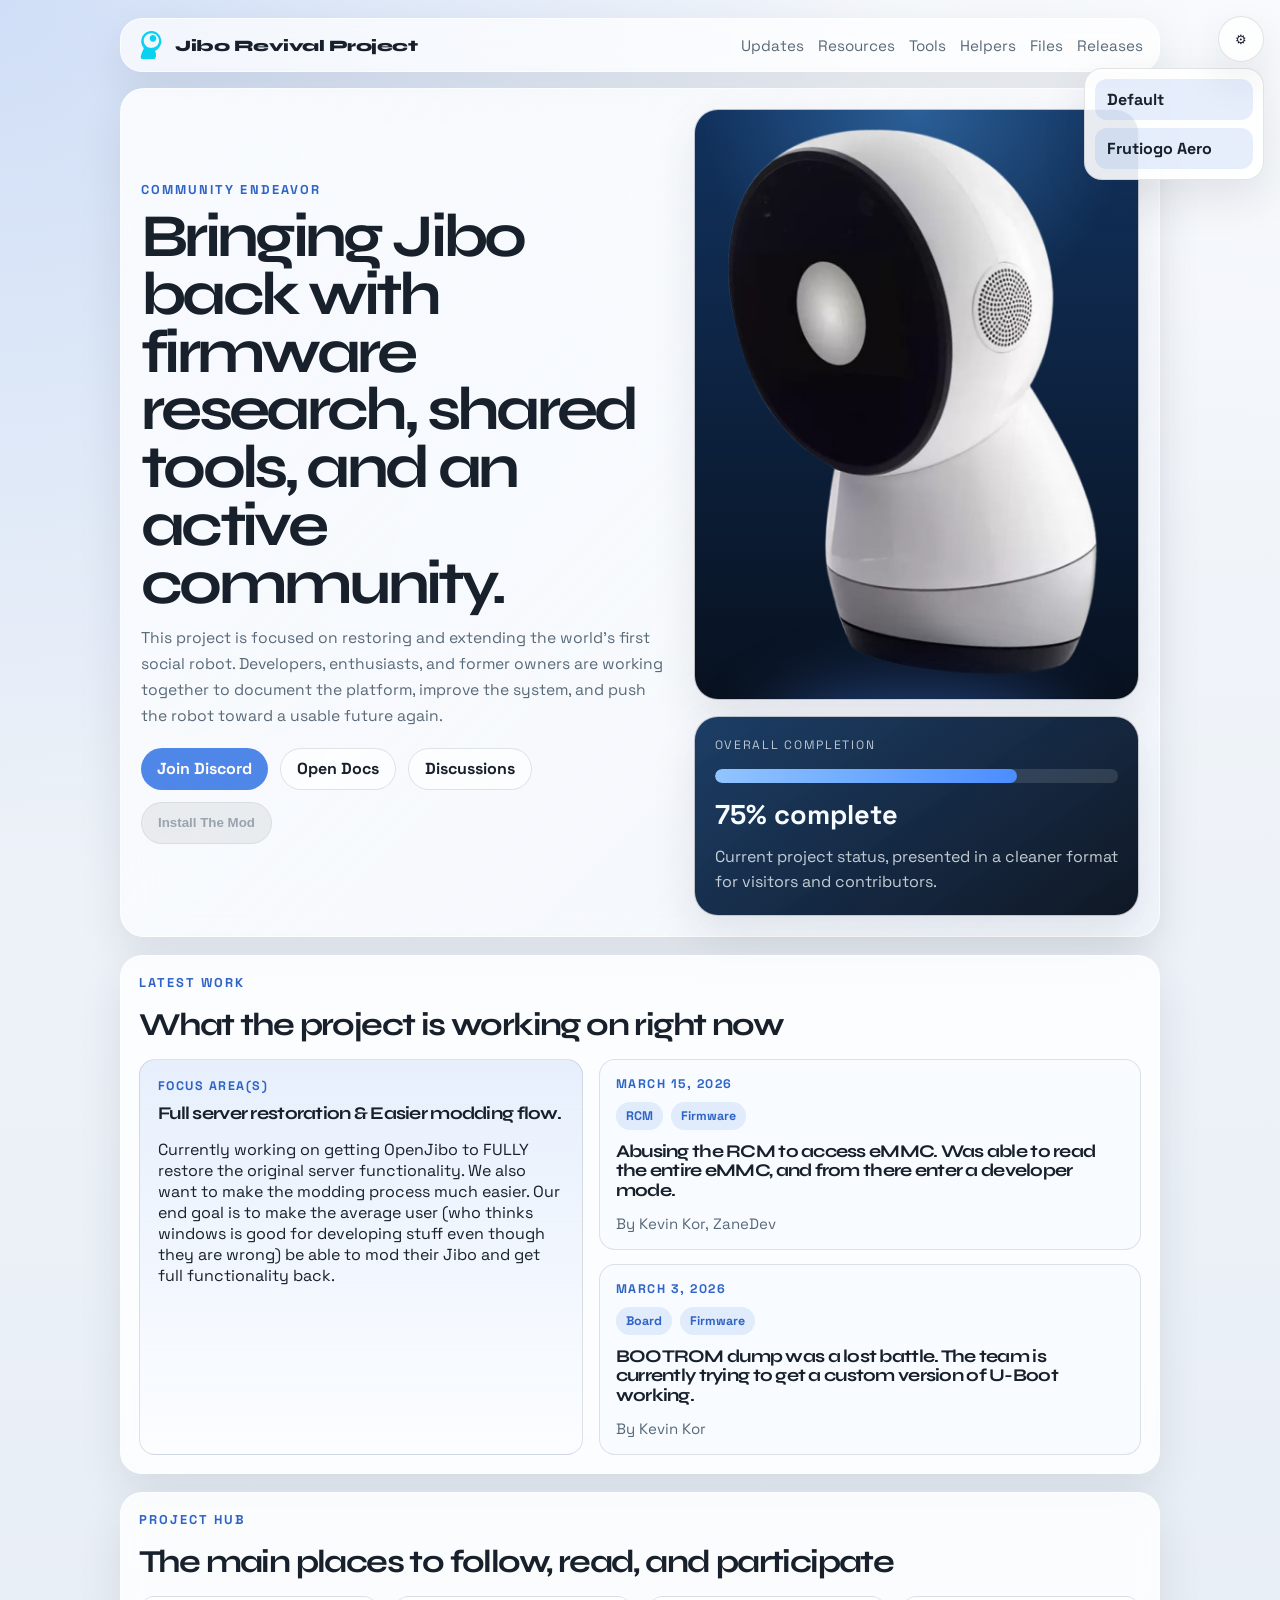
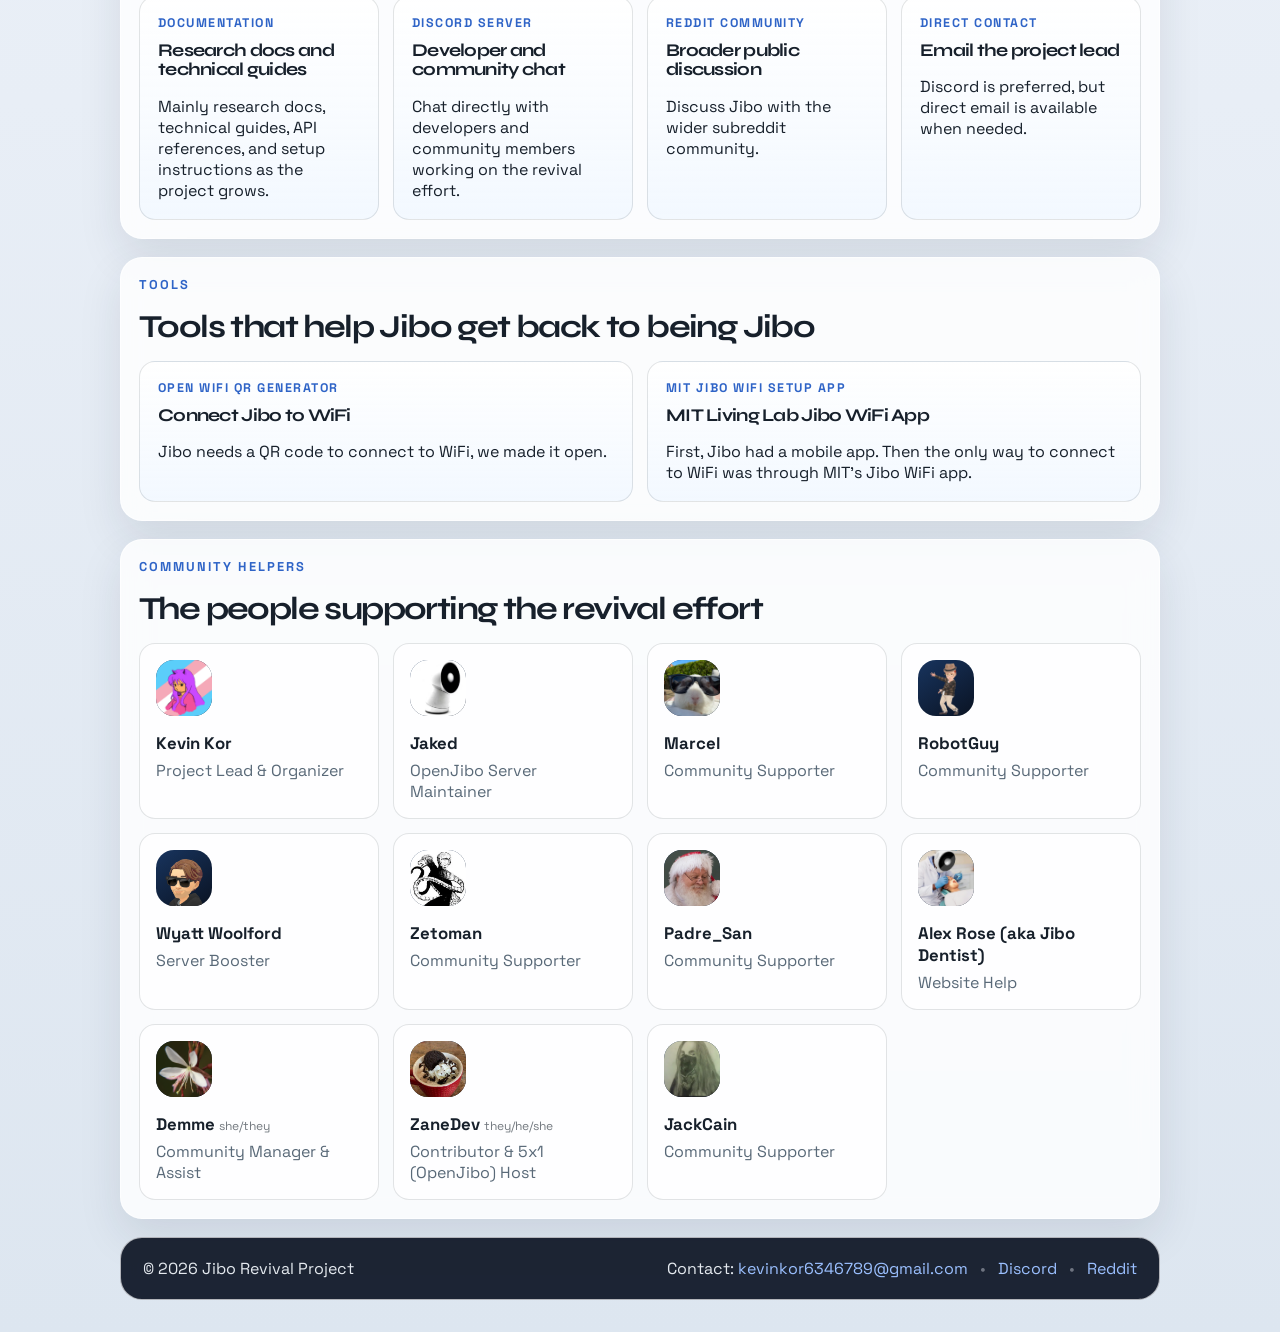
==== index.html @ 347ae4bc "Enhance author display with pronouns, update project progress to 75%, and improve logo SVG format. M" ====
<!DOCTYPE html>
<html lang="en">
  <head>
    <meta charset="UTF-8" />
    <meta name="viewport" content="width=device-width, initial-scale=1.0" />
    <title>Jibo Revival Project</title>
    <meta
      name="description"
      content="A community effort to revive Jibo through documentation, firmware work, shared research, and an active developer community."
    />
    <link rel="icon" href="logo.svg" type="image/svg+xml" />
    <link rel="preconnect" href="https://fonts.googleapis.com" />
    <link rel="preconnect" href="https://fonts.gstatic.com" crossorigin />
    <link
      href="https://fonts.googleapis.com/css2?family=Space+Grotesk:wght@400;500;700&family=Syne:wght@600;700;800&display=swap"
      rel="stylesheet"
    />
    <link rel="stylesheet" href="styles.css" />
  </head>
  <body>
    <button class="theme-toggle" id="theme-toggle" type="button" aria-label="Open theme menu" aria-expanded="false">
      <span aria-hidden="true">⚙</span>
    </button>
    <div class="theme-menu" id="theme-menu" hidden>
      <button type="button" class="theme-menu__item" data-theme="default">Default</button>
      <button type="button" class="theme-menu__item" data-theme="aero">Frutiogo Aero</button>
    </div>
    <div class="page-shell">
      <header class="hero">
        <nav class="topbar">
          <a class="brand" href="#top">
            <img class="brand__logo" src="logo.svg" alt="" aria-hidden="true" />
            <span>Jibo Revival Project</span>
          </a>
          <div class="topbar__links">
            <a href="#updates">Updates</a>
            <a href="#resources">Resources</a>
            <a href="#tools">Tools</a>
            <a href="#helpers">Helpers</a>
            <a href="files.html">Files</a>
            <a href="releases.html">Releases</a>
          </div>
        </nav>

        <section class="hero__content" id="top">
          <div class="hero__copy">
            <p class="eyebrow">Community Endeavor</p>
            <h1>Bringing Jibo back with firmware research, shared tools, and an active community.</h1>
            <p class="hero__lede">
              This project is focused on restoring and extending the world’s first social robot. Developers,
              enthusiasts, and former owners are working together to document the platform, improve the system,
              and push the robot toward a usable future again.
            </p>
            <div class="hero__actions">
              <a class="button button--primary" href="https://discord.gg/CxXBGMrrNG" target="_blank" rel="noreferrer">Join Discord</a>
              <a class="button button--ghost" href="docs.html">Open Docs</a>
              <a class="button button--ghost" href="https://kevinblog.sytes.net/Jibo/Discussions/" target="_blank" rel="noreferrer">Discussions</a>
              <button class="button button--disabled" disabled title="Read the docs">Install The Mod</button>
            </div>
          </div>

          <div class="hero__visual">
            <div class="hero-card hero-card--image">
              <div class="hero-card__glow"></div>
              <img src="assets/jibo-left.png" alt="Jibo robot"/>
            </div>
            <div class="hero-card hero-card--status">
              <p class="status-label">Overall Completion</p>
              <div class="progress-track" aria-hidden="true">
                <div class="progress-fill" id="progress-fill"></div>
              </div>
              <p class="status-value" id="progress-label">Loading progress...</p>
              <p class="status-note">
                Current project status, presented in a cleaner format for visitors and contributors.
              </p>
            </div>
          </div>
        </section>
      </header>

      <main>
        <section class="panel panel--updates" id="updates">
          <div class="section-heading">
            <p class="eyebrow">Latest Work</p>
            <h2>What the project is working on right now</h2>
          </div>
          <div class="updates-grid">
            <article class="feature-card">
              <p class="feature-card__label">Focus Area(s)</p>
              <h3>Full server restoration & Easier modding flow.</h3>
              <p>
                Currently working on getting OpenJibo to FULLY restore the original server functionality. We also want to make the modding process much easier. Our end goal is to make the average user (who thinks windows is good for developing stuff even though they are wrong) be able to mod their Jibo and get full functionality back.
              </p>
            </article>
            <div class="timeline" id="commit-list"></div>
          </div>
        </section>

        <section class="panel panel--resources" id="resources">
          <div class="section-heading">
            <p class="eyebrow">Project Hub</p>
            <h2>The main places to follow, read, and participate</h2>
          </div>
          <div class="resource-grid">
            <a class="resource-card" href="docs.html">
              <p class="resource-card__kicker">Documentation</p>
              <h3>Research docs and technical guides</h3>
              <p>Mainly research docs, technical guides, API references, and setup instructions as the project grows.</p>
            </a>
            <a class="resource-card" href="https://discord.gg/CxXBGMrrNG" target="_blank" rel="noreferrer">
              <p class="resource-card__kicker">Discord Server</p>
              <h3>Developer and community chat</h3>
              <p>Chat directly with developers and community members working on the revival effort.</p>
            </a>
            <a class="resource-card" href="https://www.reddit.com/r/Jibo/" target="_blank" rel="noreferrer">
              <p class="resource-card__kicker">Reddit Community</p>
              <h3>Broader public discussion</h3>
              <p>Discuss Jibo with the wider subreddit community.</p>
            </a>
            <a class="resource-card" href="mailto:kevinkor6346789@gmail.com">
              <p class="resource-card__kicker">Direct Contact</p>
              <h3>Email the project lead</h3>
              <p>Discord is preferred, but direct email is available when needed.</p>
            </a>            
          </div>
        </section>

        <section class="panel panel--tools" id="tools">
          <div class="section-heading">
            <p class="eyebrow">Tools</p>
            <h2>Tools that help Jibo get back to being Jibo</h2>
          </div>
          <div class="tools-grid">
            <a class="tools-card" href="jibo_qr_generator.html" target="_blank">
              <p class="tools-card__kicker">Open WiFi QR Generator</p>
              <h3>Connect Jibo to WiFi</h3>
              <p>Jibo needs a QR code to connect to WiFi, we made it open.</p>
            </a>
            <a class="tools-card" href="https://mitlivinglab.org/wifi/index.html" target="_blank" rel="noreferrer">
              <p class="tools-card__kicker">MIT Jibo WiFi Setup App</p>
              <h3>MIT Living Lab Jibo WiFi App</h3>
              <p>First, Jibo had a mobile app.  Then the only way to connect to WiFi was through MIT's Jibo WiFi app.</p>
            </a>            
          </div>
        </section>

        <section class="panel panel--helpers" id="helpers">
          <div class="section-heading">
            <p class="eyebrow">Community Helpers</p>
            <h2>The people supporting the revival effort</h2>
          </div>
          <div class="helpers-grid" id="helpers-grid"></div>
        </section>
      </main>

      <footer class="footer">
        <p>© 2026 Jibo Revival Project</p>
        <p>
          Contact:
          <a href="mailto:kevinkor6346789@gmail.com">kevinkor6346789@gmail.com</a>
          <span class="footer-sep">•</span>
          <a href="https://discord.gg/CxXBGMrrNG" target="_blank" rel="noreferrer">Discord</a>
          <span class="footer-sep">•</span>
          <a href="https://www.reddit.com/r/Jibo/" target="_blank" rel="noreferrer">Reddit</a>
        </p>
      </footer>
    </div>

    <script src="site-data.js"></script>
    <script src="app.js"></script>
  </body>
</html>
---- styles.css ----
:root {
  --bg: #f4f7fb;
  --bg-2: #e8eef6;
  --bg-3: #dde6f0;
  --panel: rgba(255, 255, 255, 0.82);
  --panel-strong: #1c2430;
  --text: #17202b;
  --muted: #596978;
  --line: rgba(23, 32, 43, 0.12);
  --accent: #4f87e8;
  --accent-deep: #2f64c7;
  --accent-soft: rgba(79, 135, 232, 0.14);
  --shadow: 0 18px 44px rgba(26, 41, 59, 0.1);
  --radius-lg: 24px;
  --radius-md: 16px;
  --radius-sm: 12px;
  --shell-width: min(1040px, calc(100% - 28px));
}

body[data-theme="default"] {
  --bg: #f4f7fb;
  --bg-2: #e8eef6;
  --bg-3: #dde6f0;
  --panel: rgba(255, 255, 255, 0.82);
  --panel-strong: #1c2430;
  --text: #17202b;
  --muted: #596978;
  --line: rgba(23, 32, 43, 0.12);
  --accent: #4f87e8;
  --accent-deep: #2f64c7;
  --accent-soft: rgba(79, 135, 232, 0.14);
  --shadow: 0 18px 44px rgba(26, 41, 59, 0.1);
}

body[data-theme="aero"] {
  --bg: #d8ecff;
  --bg-2: #c2e0ff;
  --bg-3: #a9cbef;
  --panel: rgba(243, 250, 255, 0.76);
  --panel-strong: #0d1724;
  --text: #102235;
  --muted: #54708c;
  --line: rgba(64, 99, 139, 0.32);
  --accent: #1f78ff;
  --accent-deep: #0b58d1;
  --accent-soft: rgba(31, 120, 255, 0.16);
  --shadow: 0 18px 38px rgba(34, 71, 112, 0.22);
  --aero-sheen: linear-gradient(180deg, rgba(255, 255, 255, 0.82), rgba(255, 255, 255, 0.1));
}

* { box-sizing: border-box; }

html { scroll-behavior: smooth; }

body {
  margin: 0;
  min-height: 100vh;
  font-family: "Space Grotesk", sans-serif;
  color: var(--text);
  background:
    radial-gradient(circle at top left, rgba(79, 135, 232, 0.22), transparent 28%),
    radial-gradient(circle at top right, rgba(255, 255, 255, 0.38), transparent 18%),
    linear-gradient(180deg, var(--bg) 0%, var(--bg-2) 58%, var(--bg-3) 100%);
}

body[data-theme="aero"] {
  background:
    url("aero-bg.svg") center center / cover no-repeat fixed,
    linear-gradient(180deg, var(--bg) 0%, var(--bg-2) 58%, var(--bg-3) 100%);
}

a { color: inherit; text-decoration: none; }
img { display: block; max-width: 100%; }

.page-shell {
  width: var(--shell-width);
  margin: 0 auto;
  padding: 18px 0 32px;
}

.theme-toggle {
  position: fixed;
  top: 16px;
  right: 16px;
  z-index: 50;
  display: grid;
  place-items: center;
  width: 46px;
  height: 46px;
  border: 1px solid var(--line);
  border-radius: 50%;
  background: rgba(255, 255, 255, 0.72);
  color: var(--text);
  box-shadow: var(--shadow);
  cursor: pointer;
}

.music-toggle {
  position: fixed;
  top: 16px;
  right: 16px;
  z-index: 50;
  display: grid;
  place-items: center;
  width: 52px;
  height: 52px;
  border: 1px solid rgba(122, 198, 230, 0.22);
  border-radius: 16px;
  background: linear-gradient(180deg, rgba(14, 21, 31, 0.96), rgba(6, 10, 16, 0.98));
  color: #7fe8ff;
  box-shadow: 0 16px 38px rgba(0, 0, 0, 0.5);
  cursor: pointer;
}

.music-toggle[aria-pressed="true"] {
  background: linear-gradient(180deg, #12b9e5, #0582b6);
  color: #fff;
}

.theme-menu {
  position: fixed;
  top: 68px;
  right: 16px;
  z-index: 49;
  display: grid;
  gap: 8px;
  min-width: 180px;
  padding: 10px;
  border: 1px solid var(--line);
  border-radius: 18px;
  background: rgba(255, 255, 255, 0.9);
  box-shadow: var(--shadow);
}

.theme-menu__item {
  border: 0;
  border-radius: 12px;
  padding: 10px 12px;
  background: var(--accent-soft);
  color: var(--text);
  font: inherit;
  font-weight: 700;
  text-align: left;
  cursor: pointer;
}

.topbar,
.panel,
.footer,
.hero__content {
  backdrop-filter: blur(14px);
}

.topbar {
  display: flex;
  align-items: center;
  justify-content: space-between;
  gap: 16px;
  margin-bottom: 16px;
  padding: 12px 16px;
  border: 1px solid rgba(255, 255, 255, 0.72);
  border-radius: 22px;
  background: rgba(255, 255, 255, 0.7);
  box-shadow: var(--shadow);
}

body[data-theme="aero"] .topbar,
body[data-theme="aero"] .panel,
body[data-theme="aero"] .hero__content,
body[data-theme="aero"] .footer,
body[data-theme="aero"] .hero-card--status,
body[data-theme="aero"] .theme-menu,
body[data-theme="aero"] .theme-toggle {
  border-color: rgba(255, 255, 255, 0.72);
  background-image: var(--aero-sheen);
  box-shadow:
    inset 0 1px 0 rgba(255, 255, 255, 0.85),
    0 10px 24px rgba(34, 71, 112, 0.18);
}

body[data-theme="aero"] .topbar {
  border-radius: 18px;
  background-color: rgba(233, 244, 255, 0.82);
}

body[data-theme="aero"] .topbar__links a,
body[data-theme="aero"] .footer a {
  text-shadow: 0 1px 0 rgba(255, 255, 255, 0.55);
}

body[data-theme="aero"] .panel,
body[data-theme="aero"] .hero__content {
  background-color: rgba(236, 246, 255, 0.8);
}

body[data-theme="aero"] .footer {
  background-color: rgba(18, 34, 55, 0.94);
}

body[data-theme="aero"] .theme-toggle {
  width: 50px;
  height: 50px;
  border-radius: 14px;
  color: #0a3e93;
}

body[data-theme="aero"] .theme-menu {
  background-color: rgba(243, 250, 255, 0.92);
  border-radius: 14px;
}

body[data-theme="aero"] .theme-menu__item {
  background: linear-gradient(180deg, #fefefe, #cfe5ff);
  border: 1px solid rgba(76, 118, 166, 0.3);
  box-shadow: inset 0 1px 0 rgba(255, 255, 255, 0.9);
}

.brand,
.hero h1,
.section-heading h2,
.resource-card h3,
.tools-card h3,
.feature-card h3,
.timeline-card h3 {
  font-family: "Syne", sans-serif;
}

.brand {
  display: inline-flex;
  align-items: center;
  gap: 10px;
  font-weight: 800;
  letter-spacing: -0.03em;
}

.brand__logo {
  width: 28px;
  height: 28px;
  flex: 0 0 auto;
}

.topbar__links {
  display: flex;
  flex-wrap: wrap;
  gap: 14px;
  color: var(--muted);
  font-size: 0.95rem;
}

.hero__content {
  display: grid;
  grid-template-columns: 1.1fr 0.92fr;
  gap: 20px;
  align-items: center;
  padding: 20px;
  border-radius: 24px;
  border: 1px solid rgba(255, 255, 255, 0.7);
  background: linear-gradient(135deg, rgba(255, 255, 255, 0.84), rgba(245, 249, 255, 0.58));
  box-shadow: var(--shadow);
}

.eyebrow {
  margin: 0 0 10px;
  font-size: 0.8rem;
  font-weight: 700;
  text-transform: uppercase;
  letter-spacing: 0.16em;
  color: var(--accent-deep);
}

.hero h1 {
  margin: 0;
  max-width: 12ch;
  font-size: clamp(2rem, 4.8vw, 3.8rem);
  line-height: 0.95;
  letter-spacing: -0.06em;
}

.hero__lede {
  max-width: 62ch;
  margin: 14px 0 0;
  font-size: 0.98rem;
  line-height: 1.65;
  color: var(--muted);
}

.hero__actions {
  display: flex;
  flex-wrap: wrap;
  gap: 12px;
  margin-top: 18px;
}

.button {
  display: inline-flex;
  align-items: center;
  justify-content: center;
  min-height: 42px;
  padding: 0 16px;
  border-radius: 999px;
  font-weight: 700;
  transition: transform 150ms ease, background 150ms ease, color 150ms ease;
  border: none;
}

.button:hover { transform: translateY(-1px); }
.button--primary { background: var(--accent); color: #fffaf5; }
.button--ghost { border: 1px solid var(--line); background: rgba(255, 255, 255, 0.55); }
.button--disabled {
  background: rgba(0, 0, 0, 0.1);
  color: var(--muted);
  cursor: not-allowed;
  opacity: 0.6;
  border: 1px solid var(--line);
}

.button--disabled:hover {
  transform: none;
}

.button--disabled[title] {
  position: relative;
}

.button--disabled:hover::after {
  content: attr(title);
  position: absolute;
  bottom: 100%;
  left: 50%;
  transform: translateX(-50%) translateY(-8px);
  background: var(--panel-strong);
  color: #fffaf5;
  padding: 6px 12px;
  border-radius: 6px;
  white-space: nowrap;
  font-size: 12px;
  font-weight: 500;
  z-index: 100;
  pointer-events: none;
}

body[data-theme="aero"] .button--primary,
body[data-theme="aero"] .button--ghost {
  border: 1px solid rgba(52, 102, 164, 0.34);
  border-radius: 12px;
  box-shadow:
    inset 0 1px 0 rgba(255, 255, 255, 0.86),
    0 1px 0 rgba(255, 255, 255, 0.4);
}

body[data-theme="aero"] .button--primary {
  background: linear-gradient(180deg, #8dc2ff 0%, #4f8ff4 48%, #1f6fe9 49%, #1d61d6 100%);
  color: #f8fcff;
}

body[data-theme="aero"] .button--ghost {
  background: linear-gradient(180deg, #fdfefe 0%, #dcecff 100%);
  color: #163658;
}

.hero__visual { display: grid; gap: 16px; }

.hero-card {
  position: relative;
  overflow: hidden;
  border-radius: var(--radius-lg);
  border: 1px solid rgba(255, 255, 255, 0.72);
  box-shadow: var(--shadow);
}

.hero-card--image {
  min-height: 300px;
  background:
    radial-gradient(circle at 50% 0%, rgba(90, 175, 255, 0.36), transparent 34%),
    linear-gradient(180deg, #11325e, #08111f);
}

.hero-card--image img {
  width: 100%;
  height: 100%;
  object-fit: contain;
  padding: 18px;
}

.hero-card__glow {
  position: absolute;
  inset: auto 16% -14% 16%;
  height: 90px;
  border-radius: 50%;
  background: rgba(74, 141, 255, 0.42);
  filter: blur(34px);
}

.hero-card--status {
  padding: 20px;
  background: linear-gradient(145deg, rgba(19, 54, 96, 0.96), rgba(11, 19, 32, 0.98));
  color: #f5fbff;
}

body[data-theme="aero"] .hero-card--status {
  background:
    radial-gradient(circle at top, rgba(255, 255, 255, 0.28), transparent 38%),
    linear-gradient(180deg, #4d86cb 0%, #2b5f9a 45%, #17395f 100%);
}

.status-label {
  margin: 0;
  color: rgba(245, 251, 255, 0.72);
  text-transform: uppercase;
  letter-spacing: 0.14em;
  font-size: 0.76rem;
}

.progress-track {
  height: 14px;
  margin: 16px 0 14px;
  border-radius: 999px;
  background: rgba(255, 255, 255, 0.12);
  overflow: hidden;
}

.progress-fill {
  width: 0;
  height: 100%;
  border-radius: inherit;
  background: linear-gradient(90deg, #91c5ff, #4a8dff);
  transition: width 500ms ease;
}

body[data-theme="aero"] .progress-track {
  height: 18px;
  background: linear-gradient(180deg, rgba(4, 28, 55, 0.18), rgba(255, 255, 255, 0.34));
  border: 1px solid rgba(255, 255, 255, 0.6);
  box-shadow: inset 0 2px 5px rgba(0, 0, 0, 0.18);
}

body[data-theme="aero"] .progress-fill {
  background: linear-gradient(180deg, #f9ffb6 0%, #9ae64f 45%, #65c820 46%, #3b9f12 100%);
}

.status-value { margin: 0; font-size: 1.7rem; font-weight: 700; }
.status-note { margin: 12px 0 0; color: rgba(245, 251, 255, 0.78); line-height: 1.6; }

main { display: grid; gap: 18px; margin-top: 18px; }

.panel {
  padding: 18px;
  border-radius: 22px;
  border: 1px solid rgba(255, 255, 255, 0.66);
  background: var(--panel);
  box-shadow: var(--shadow);
}

.section-heading {
  display: flex;
  flex-direction: column;
  gap: 8px;
  margin-bottom: 18px;
}

.section-heading h2 {
  margin: 0;
  font-size: clamp(1.3rem, 2.8vw, 2rem);
  line-height: 1;
  letter-spacing: -0.05em;
}

.updates-grid { display: grid; grid-template-columns: 0.9fr 1.1fr; gap: 16px; }

.feature-card,
.resource-card,
.tools-card,
.timeline-card,
.helper-card {
  border: 1px solid var(--line);
  border-radius: var(--radius-md);
}

.feature-card {
  padding: 18px;
  background: linear-gradient(180deg, rgba(79, 135, 232, 0.1), rgba(255, 255, 255, 0.5)), #f8fbff;
}

body[data-theme="aero"] .feature-card,
body[data-theme="aero"] .resource-card,
body[data-theme="aero"] .tools-card,
body[data-theme="aero"] .timeline-card,
body[data-theme="aero"] .helper-card {
  border-radius: 12px;
  background-image: linear-gradient(180deg, rgba(255, 255, 255, 0.78), rgba(211, 231, 250, 0.56));
  box-shadow: inset 0 1px 0 rgba(255, 255, 255, 0.85);
}

body[data-theme="aero"] .feature-card {
  background: linear-gradient(180deg, rgba(255, 255, 255, 0.88), rgba(204, 226, 247, 0.76));
}

body[data-theme="aero"] .resource-card {
  background: linear-gradient(180deg, rgba(255, 255, 255, 0.94), rgba(206, 226, 247, 0.86));
}

body[data-theme="aero"] .tools-card {
  background: linear-gradient(180deg, rgba(255, 255, 255, 0.94), rgba(206, 226, 247, 0.86));
}


body[data-theme="aero"] .timeline-card {
  background: linear-gradient(180deg, rgba(255, 255, 255, 0.84), rgba(215, 233, 248, 0.72));
}

body[data-theme="aero"] .helper-card {
  background: linear-gradient(180deg, rgba(255, 255, 255, 0.92), rgba(208, 228, 248, 0.76));
}

.feature-card__label,
.resource-card__kicker,
.tools-card__kicker,
.timeline-card__meta {
  margin: 0 0 10px;
  color: var(--accent-deep);
  font-size: 0.78rem;
  font-weight: 700;
  text-transform: uppercase;
  letter-spacing: 0.12em;
}

body[data-theme="aero"] .feature-card__label,
body[data-theme="aero"] .resource-card__kicker,
body[data-theme="aero"] .tools-card__kicker,
body[data-theme="aero"] .timeline-card__meta {
  color: #0d56c0;
}

.feature-card h3,
.resource-card h3,
.tools-card h3,
.timeline-card h3 {
  margin: 0 0 12px;
  font-size: 1.12rem;
  line-height: 1.08;
  letter-spacing: -0.04em;
}

.feature-card p:last-child,
.resource-card p:last-child,
.tools-card p:last-child,
.timeline-card p:last-child { margin-bottom: 0; }

.timeline { display: grid; gap: 14px; }

.timeline-card { padding: 16px; background: #f8fbff; }

.timeline-card__chips {
  display: flex;
  flex-wrap: wrap;
  gap: 8px;
  margin-bottom: 12px;
}

.chip {
  display: inline-flex;
  align-items: center;
  min-height: 28px;
  padding: 0 10px;
  border-radius: 999px;
  background: var(--accent-soft);
  color: var(--accent-deep);
  font-size: 0.78rem;
  font-weight: 700;
}

body[data-theme="aero"] .chip {
  background: linear-gradient(180deg, #f9fbff, #c8ddf8);
  color: #114d9a;
  border: 1px solid rgba(94, 134, 179, 0.24);
}

.timeline-card__authors { margin-top: 14px; color: var(--muted); font-size: 0.94rem; }

.resource-grid,
.tools-grid,
.helpers-grid {
  display: grid;
  gap: 14px;
}

.resource-grid { grid-template-columns: repeat(4, minmax(0, 1fr)); }
.tools-grid { grid-template-columns: repeat(2, minmax(0, 1fr)); }

.resource-card {
  display: block;
  min-height: 100%;
  padding: 18px;
  background: linear-gradient(180deg, rgba(255, 255, 255, 0.9), rgba(240, 247, 255, 0.82));
  transition: transform 150ms ease, border-color 150ms ease;
}

.tools-card {
  display: block;
  min-height: 100%;
  padding: 18px;
  background: linear-gradient(180deg, rgba(255, 255, 255, 0.9), rgba(240, 247, 255, 0.82));
  transition: transform 150ms ease, border-color 150ms ease;
}

.resource-card:hover,
.tools-card:hover,
.helper-card:hover {
  transform: translateY(-2px);
  border-color: rgba(79, 135, 232, 0.32);
}

.helpers-grid { grid-template-columns: repeat(4, minmax(0, 1fr)); }

.helper-card {
  padding: 16px;
  background: rgba(255, 255, 255, 0.74);
}

.helper-card__avatar {
  display: grid;
  place-items: center;
  width: 56px;
  height: 56px;
  margin-bottom: 16px;
  border-radius: 18px;
  background: linear-gradient(145deg, #18345e, #0a1323);
  color: #eef7ff;
  font-weight: 700;
}

body[data-theme="aero"] .helper-card__avatar {
  background:
    radial-gradient(circle at top, rgba(255, 255, 255, 0.75), transparent 38%),
    linear-gradient(180deg, #8ec2ff 0%, #5b9df1 45%, #3b74d0 100%);
  border: 1px solid rgba(87, 128, 175, 0.3);
  color: #fff;
}

.helper-card__avatar img {
  width: 100%;
  height: 100%;
  border-radius: inherit;
  object-fit: cover;
}

.helper-card h3 { margin: 0 0 6px; font-size: 1.05rem; }
.helper-card p { margin: 0; color: var(--muted); }
.helper-card__pronouns { font-size: 0.72em; font-weight: normal; opacity: 0.6; }

.footer {
  display: flex;
  justify-content: space-between;
  gap: 16px;
  margin-top: 18px;
  padding: 20px 22px;
  border-radius: 22px;
  border: 1px solid rgba(255, 255, 255, 0.66);
  background: rgba(16, 24, 40, 0.94);
  color: rgba(245, 251, 255, 0.92);
}

body[data-theme="aero"] .footer {
  background:
    linear-gradient(180deg, rgba(54, 91, 137, 0.96), rgba(20, 43, 72, 0.98)),
    rgba(16, 24, 40, 0.94);
}

.footer p { margin: 0; }
.footer a { color: #9bc0ff; }
.footer-sep { margin: 0 8px; color: rgba(245, 251, 255, 0.38); }

.files-page {
  --bg: #0a0b0c;
  --bg-2: #0c0d10;
  --bg-3: #111214;
  --panel: rgba(8, 9, 12, 0.92);
  --panel-strong: #f1e5b8;
  --text: #efe7cf;
  --muted: #b9ad8a;
  --line: rgba(229, 214, 168, 0.18);
  --accent: #e0c36a;
  --accent-deep: #f0dd95;
  --accent-soft: rgba(224, 195, 106, 0.12);
  --shadow: 0 24px 60px rgba(0, 0, 0, 0.68);
  background:
    radial-gradient(circle at top, rgba(255, 231, 141, 0.08), transparent 24%),
    linear-gradient(180deg, #090a0c 0%, #0c0d10 100%);
}

.files-page .theme-toggle,
.files-page .theme-menu {
  display: none;
}

.files-page .eyebrow,
.files-page .files-hero__stamp,
.files-page .files-hero__filetab,
.files-page .archive-side__title,
.files-page .file-card__tag {
  text-shadow: none;
}

.files-page .section-heading {
  margin-bottom: 14px;
}

.files-page .section-heading h2 {
  font-size: clamp(1.2rem, 2.4vw, 1.7rem);
  line-height: 1.08;
  color: #f6ecd0;
}

.files-page .eyebrow,
.files-page .file-card__tag,
.files-page .archive-side__title {
  color: #f0dd95;
}

.files-page .archive-panel .section-heading h2,
.files-page .archive-side__value,
.files-page .file-card h3,
.files-page .media-card h3,
.files-page .repo-card h3 {
  color: #f6ecd0;
}

.files-page .archive-panel .section-heading h2 {
  margin-top: 0;
  margin-bottom: 4px;
}

.files-page .file-card h3,
.files-page .media-card h3,
.files-page .repo-card h3 {
  font-size: 1rem;
  max-width: 18ch;
}

.files-page .file-card p,
.files-page .media-card p,
.files-page .repo-card p,
.files-page .archive-side li a {
  color: #d7ceb2;
}

.files-page .archive-side__panel,
.files-page .archive-panel {
  backdrop-filter: none;
}

.files-page .file-card::after,
.files-page .media-card::before {
  opacity: 0.85;
}

.files-page .page-shell {
  padding-top: 12px;
}

.page-shell--files {
  width: min(1280px, calc(100% - 20px));
}

.files-hero {
  margin: 18px 0 18px;
  padding: 22px 24px 24px;
  border-radius: 12px;
  border: 1px solid rgba(240, 221, 149, 0.16);
  background:
    linear-gradient(180deg, rgba(18, 18, 16, 0.96), rgba(8, 8, 8, 0.98)),
    repeating-linear-gradient(
      90deg,
      rgba(255, 255, 255, 0.02) 0,
      rgba(255, 255, 255, 0.02) 2px,
      transparent 2px,
      transparent 18px
    );
  box-shadow: 0 28px 70px rgba(0, 0, 0, 0.72);
}

.files-hero__filetab {
  display: inline-flex;
  align-items: center;
  padding: 8px 12px;
  margin-bottom: 10px;
  border: 1px solid rgba(240, 221, 149, 0.2);
  border-bottom: 0;
  border-radius: 8px 8px 0 0;
  background: #111214;
  color: #f0dd95;
  font-size: 0.78rem;
  font-weight: 700;
  letter-spacing: 0.24em;
  text-transform: uppercase;
}

.files-hero__stamp {
  margin: 0 0 12px;
  color: #f0dd95;
  font-size: 0.7rem;
  font-weight: 700;
  text-transform: uppercase;
  letter-spacing: 0.28em;
}

.files-hero h1 {
  margin: 0;
  max-width: 8ch;
  font-family: "Syne", sans-serif;
  font-size: clamp(2.4rem, 6vw, 4.1rem);
  line-height: 0.88;
  letter-spacing: -0.08em;
  color: #f6ecd0;
}

.files-hero__lede {
  max-width: 70ch;
  margin: 16px 0 0;
  color: #d5ccae;
  line-height: 1.6;
  font-size: 1rem;
}

.files-hero__meta {
  display: flex;
  flex-wrap: wrap;
  gap: 10px;
  margin-top: 18px;
}

.files-hero__meta span {
  padding: 8px 12px;
  border: 1px solid rgba(240, 221, 149, 0.18);
  border-radius: 999px;
  background: rgba(255, 255, 255, 0.03);
  color: #efe7cf;
  font-size: 0.88rem;
}

.files-layout {
  display: grid;
  grid-template-columns: minmax(0, 1fr);
  gap: 18px;
  align-items: start;
}

.archive-side {
  display: grid;
  grid-template-columns: repeat(3, minmax(0, 1fr));
  gap: 14px;
}

.archive-side__panel {
  padding: 18px;
  border: 1px solid rgba(240, 221, 149, 0.16);
  border-radius: 12px;
  background: rgba(12, 12, 12, 0.94);
  box-shadow: 0 18px 34px rgba(0, 0, 0, 0.4);
}

.archive-side__title {
  margin: 0 0 8px;
  color: #f0dd95;
  font-size: 0.74rem;
  font-weight: 700;
  letter-spacing: 0.22em;
  text-transform: uppercase;
}

.archive-side__value {
  margin: 0;
  font-family: "Syne", sans-serif;
  font-size: 1.15rem;
  line-height: 1.05;
}

.archive-side__redactions {
  margin-top: 14px;
  height: 96px;
  border-radius: 8px;
  background:
    linear-gradient(180deg, #000 0 18px, transparent 18px 28px, #000 28px 44px, transparent 44px 54px, #000 54px 70px, transparent 70px 96px),
    linear-gradient(90deg, rgba(255, 255, 255, 0.04), rgba(255, 255, 255, 0.01));
}

.archive-side ul {
  list-style: none;
  padding: 0;
  margin: 0;
  display: grid;
  gap: 10px;
}

.archive-side li a {
  display: block;
  padding: 10px 12px;
  border-radius: 8px;
  background: rgba(255, 255, 255, 0.03);
  border: 1px solid rgba(240, 221, 149, 0.08);
  color: #efe7cf;
}

.archive-panel {
  padding: 20px;
  border-radius: 12px;
  border: 1px solid rgba(240, 221, 149, 0.14);
  background:
    linear-gradient(180deg, rgba(7, 7, 7, 0.96), rgba(14, 14, 14, 0.94)),
    repeating-linear-gradient(180deg, rgba(255, 255, 255, 0.02) 0 1px, transparent 1px 28px);
  box-shadow: 0 20px 46px rgba(0, 0, 0, 0.5);
}

.file-grid,
.media-grid,
.repo-grid {
  display: grid;
  gap: 14px;
}

.file-grid {
  grid-template-columns: repeat(2, minmax(0, 1fr));
}

.media-grid {
  grid-template-columns: repeat(2, minmax(0, 1fr));
}

.repo-grid {
  grid-template-columns: 1fr;
}

.file-card,
.media-card,
.repo-card {
  padding: 22px;
  border-radius: 10px;
  border: 1px solid rgba(240, 221, 149, 0.12);
  background:
    linear-gradient(180deg, rgba(255, 255, 255, 0.02), rgba(255, 255, 255, 0.01)),
    #0d0d0d;
  min-height: 210px;
}

.download-link {
  display: inline-flex;
  align-items: center;
  margin-top: 14px;
  padding: 8px 12px;
  border-radius: 999px;
  border: 1px solid rgba(127, 232, 255, 0.24);
  background: rgba(54, 215, 255, 0.08);
  color: #c8f5ff;
  font-size: 0.88rem;
  font-weight: 700;
}

.download-link:hover {
  background: rgba(54, 215, 255, 0.16);
}

.file-card__tag {
  margin: 0 0 10px;
  color: #f0dd95;
  font-size: 0.76rem;
  font-weight: 700;
  text-transform: uppercase;
  letter-spacing: 0.16em;
}

.file-card h3,
.media-card h3,
.repo-card h3 {
  margin: 0 0 10px;
  font-family: "Syne", sans-serif;
  font-size: 1.08rem;
  line-height: 1.12;
}

.file-card p,
.media-card p,
.repo-card p {
  margin: 0;
  color: #c8c0a7;
  line-height: 1.7;
  max-width: 42ch;
}

.repo-card ul {
  margin: 16px 0 0;
  padding-left: 18px;
  color: #efe7cf;
  line-height: 1.7;
  columns: 2;
  column-gap: 34px;
  font-size: 0.96rem;
}

.file-card {
  position: relative;
}

.file-card::after {
  content: "RESTRICTED";
  position: absolute;
  top: 14px;
  right: 14px;
  padding: 5px 8px;
  border: 1px solid rgba(240, 221, 149, 0.18);
  color: #f0dd95;
  font-size: 0.65rem;
  letter-spacing: 0.2em;
  text-transform: uppercase;
  opacity: 0.72;
}

.media-card {
  position: relative;
}

.media-card::before {
  content: "MEDIA";
  position: absolute;
  top: 14px;
  right: 14px;
  color: #f0dd95;
  font-size: 0.65rem;
  letter-spacing: 0.2em;
  text-transform: uppercase;
  opacity: 0.72;
}

.repo-card li {
  margin: 0 0 4px;
}

@media (max-width: 980px) {
  .files-layout {
    grid-template-columns: 1fr;
  }

  .archive-side {
    grid-template-columns: 1fr;
  }

  .file-grid,
  .media-grid,
  .repo-grid {
    grid-template-columns: 1fr 1fr;
  }

  .repo-card ul {
    columns: 1;
  }
}

@media (min-width: 1200px) {
  .files-layout {
    grid-template-columns: minmax(0, 240px) minmax(0, 1fr);
  }

  .archive-side {
    grid-template-columns: 1fr;
    position: sticky;
    top: 18px;
  }

  .archive-panel:first-of-type {
    grid-column: 2;
  }

  .archive-panel:nth-of-type(2) {
    grid-column: 2;
  }

  .archive-panel:nth-of-type(3) {
    grid-column: 2;
  }
}

@media (max-width: 640px) {
  .files-hero,
  .archive-panel {
    padding: 18px;
    border-radius: 10px;
  }

  .file-grid,
  .media-grid,
  .repo-grid {
    grid-template-columns: 1fr;
  }

  .repo-card ul {
    columns: 1;
  }

  .files-hero h1 {
    font-size: clamp(2.2rem, 12vw, 3.4rem);
  }
}

@media (max-width: 980px) {
  .hero__content,
  .updates-grid,
  .resource-grid,
  .tools-grid,
  .helpers-grid,
  .footer { grid-template-columns: 1fr; }

  .hero__content,
  .updates-grid { display: grid; }

  .resource-grid,
  .tools-grid,
  .helpers-grid { grid-template-columns: repeat(2, minmax(0, 1fr)); }

  .footer { display: grid; }
}

@media (max-width: 640px) {
  .page-shell { width: min(100% - 16px, 1040px); padding-top: 12px; }
  .topbar { padding: 14px; border-radius: 20px; }
  .topbar,
  .topbar__links { flex-direction: column; align-items: flex-start; }
  .hero__content,
  .panel,
  .footer { padding: 14px; border-radius: 18px; }
  .hero h1 { max-width: none; font-size: clamp(1.9rem, 12vw, 3rem); }
  .resource-grid,
  .tools-grid,
  .helpers-grid { grid-template-columns: 1fr; }
  .hero-card--image { min-height: 250px; }
}

/* Releases Page Styles */
.category-tabs {
  display: flex;
  gap: 8px;
  margin-bottom: 32px;
  flex-wrap: wrap;
}

.category-tab {
  padding: 12px 24px;
  border: 2px solid var(--line);
  background: var(--panel);
  border-radius: var(--radius-sm);
  font-weight: 500;
  cursor: pointer;
  transition: all 0.2s ease;
  font-family: "Space Grotesk", sans-serif;
}

.category-tab:hover:not(.disabled) {
  border-color: var(--accent);
  background: var(--accent-soft);
}

.category-tab.active {
  background: var(--accent);
  color: white;
  border-color: var(--accent);
}

.category-tab.disabled {
  opacity: 0.5;
  cursor: not-allowed;
  background: var(--bg-2);
}

.releases-container {
  min-height: 400px;
}

.loading-message {
  display: flex;
  flex-direction: column;
  align-items: center;
  justify-content: center;
  padding: 60px 20px;
  text-align: center;
}

.spinner {
  width: 40px;
  height: 40px;
  border: 3px solid var(--line);
  border-top: 3px solid var(--accent);
  border-radius: 50%;
  animation: spin 1s linear infinite;
  margin-bottom: 16px;
}

@keyframes spin {
  0% { transform: rotate(0deg); }
  100% { transform: rotate(360deg); }
}

.error-message {
  text-align: center;
  padding: 40px 20px;
}

.error-message p {
  color: var(--muted);
  margin-bottom: 20px;
}

.no-releases {
  text-align: center;
  padding: 40px 20px;
  color: var(--muted);
  font-style: italic;
}

.releases-list {
  display: flex;
  flex-direction: column;
  gap: 16px;
}

.release-item {
  background: var(--panel);
  border: 1px solid var(--line);
  border-radius: var(--radius-md);
  overflow: hidden;
  transition: all 0.2s ease;
  cursor: pointer;
}

.release-item:hover {
  border-color: var(--accent);
  box-shadow: 0 4px 12px rgba(0, 0, 0, 0.1);
}

.release-item.verified {
  border-left: 4px solid var(--accent);
}

.release-header {
  display: flex;
  justify-content: space-between;
  align-items: flex-start;
  padding: 20px;
  gap: 20px;
}

.release-info {
  flex: 1;
}

.release-title h3 {
  margin: 0 0 8px 0;
  font-size: 1.25rem;
  font-weight: 600;
  color: var(--text);
}

.release-meta {
  display: flex;
  align-items: center;
  gap: 8px;
  flex-wrap: wrap;
  margin-bottom: 8px;
}

.version-tag {
  background: var(--accent-soft);
  color: var(--accent);
  padding: 4px 8px;
  border-radius: 6px;
  font-size: 0.875rem;
  font-weight: 500;
}

.prerelease-tag {
  background: #fef3c7;
  color: #d97706;
  padding: 4px 8px;
  border-radius: 6px;
  font-size: 0.875rem;
  font-weight: 500;
  border: 1px solid #fbbf24;
}

.verified-badge {
  background: #dcfce7;
  color: #16a34a;
  padding: 4px 8px;
  border-radius: 6px;
  font-size: 0.875rem;
  font-weight: 500;
  border: 1px solid #4ade80;
}

.warning-badge {
  background: #fef2f2;
  color: #dc2626;
  padding: 4px 8px;
  border-radius: 6px;
  font-size: 0.875rem;
  font-weight: 500;
  border: 1px solid #f87171;
}

.location-badge {
  background: var(--bg-2);
  color: var(--muted);
  padding: 4px 8px;
  border-radius: 6px;
  font-size: 0.75rem;
  font-weight: 500;
  border: 1px solid var(--line);
}

.release-types {
  display: flex;
  gap: 6px;
  flex-wrap: wrap;
  margin-bottom: 8px;
}

.type-tag {
  padding: 3px 8px;
  border-radius: 4px;
  font-size: 0.75rem;
  font-weight: 500;
  border: 1px solid;
  white-space: nowrap;
}

.type-tag.warning {
  font-weight: 600;
}

.release-date {
  color: var(--muted);
  font-size: 0.875rem;
}

.release-actions {
  display: flex;
  gap: 8px;
  align-items: flex-start;
}

.release-actions .button {
  white-space: nowrap;
  font-size: 0.875rem;
  padding: 8px 16px;
}

.release-content {
  display: none;
  border-top: 1px solid var(--line);
  padding: 20px;
  background: var(--bg-2);
}

.release-item.expanded .release-content {
  display: block;
}

.release-description {
  line-height: 1.6;
  color: var(--text);
  margin-bottom: 12px;
}

.release-description a {
  color: var(--accent);
  text-decoration: none;
}

.release-description a:hover {
  text-decoration: underline;
}

.release-metadata {
  padding-top: 12px;
  border-top: 1px solid var(--line);
  color: var(--muted);
}

/* Legend Section */
.legend-grid {
  display: grid;
  grid-template-columns: repeat(auto-fit, minmax(250px, 1fr));
  gap: 20px;
  margin-bottom: 32px;
}

.legend-item {
  display: flex;
  gap: 12px;
  align-items: flex-start;
}

.legend-icon {
  font-size: 1.25rem;
  width: 24px;
  height: 24px;
  display: flex;
  align-items: center;
  justify-content: center;
  flex-shrink: 0;
}

.legend-item strong {
  display: block;
  margin-bottom: 4px;
  color: var(--text);
}

.legend-item p {
  color: var(--muted);
  font-size: 0.875rem;
  margin: 0;
}

.release-types h3 {
  margin: 0 0 16px 0;
  color: var(--text);
}

.type-tags {
  display: flex;
  gap: 8px;
  flex-wrap: wrap;
}

.type-tags .type-tag {
  margin: 0;
}

/* Responsive Design */
@media (max-width: 768px) {
  .category-tabs {
    gap: 4px;
  }
  
  .category-tab {
    padding: 10px 16px;
    font-size: 0.875rem;
  }
  
  .release-header {
    flex-direction: column;
    gap: 16px;
  }
  
  .release-actions {
    width: 100%;
    justify-content: flex-start;
  }
  
  .release-actions .button {
    flex: 1;
    justify-content: center;
  }
  
  .legend-grid {
    grid-template-columns: 1fr;
  }
}
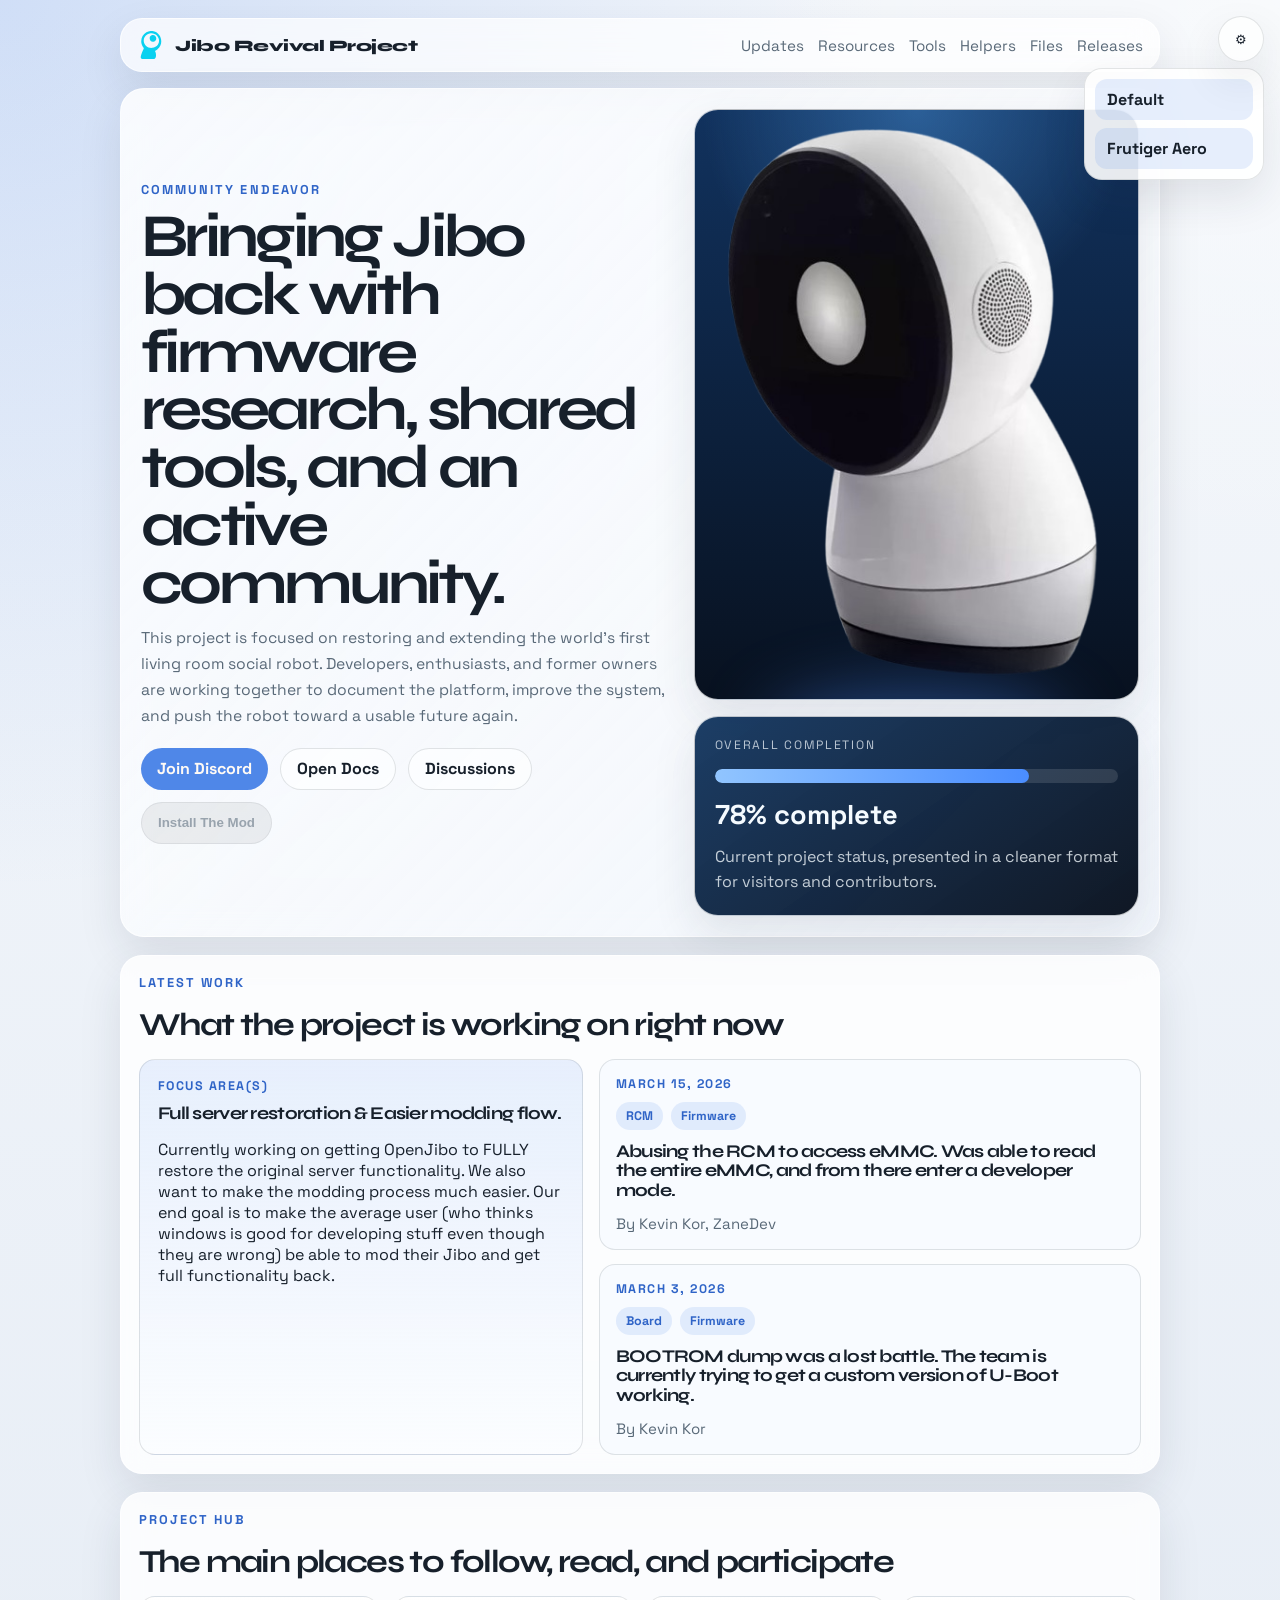
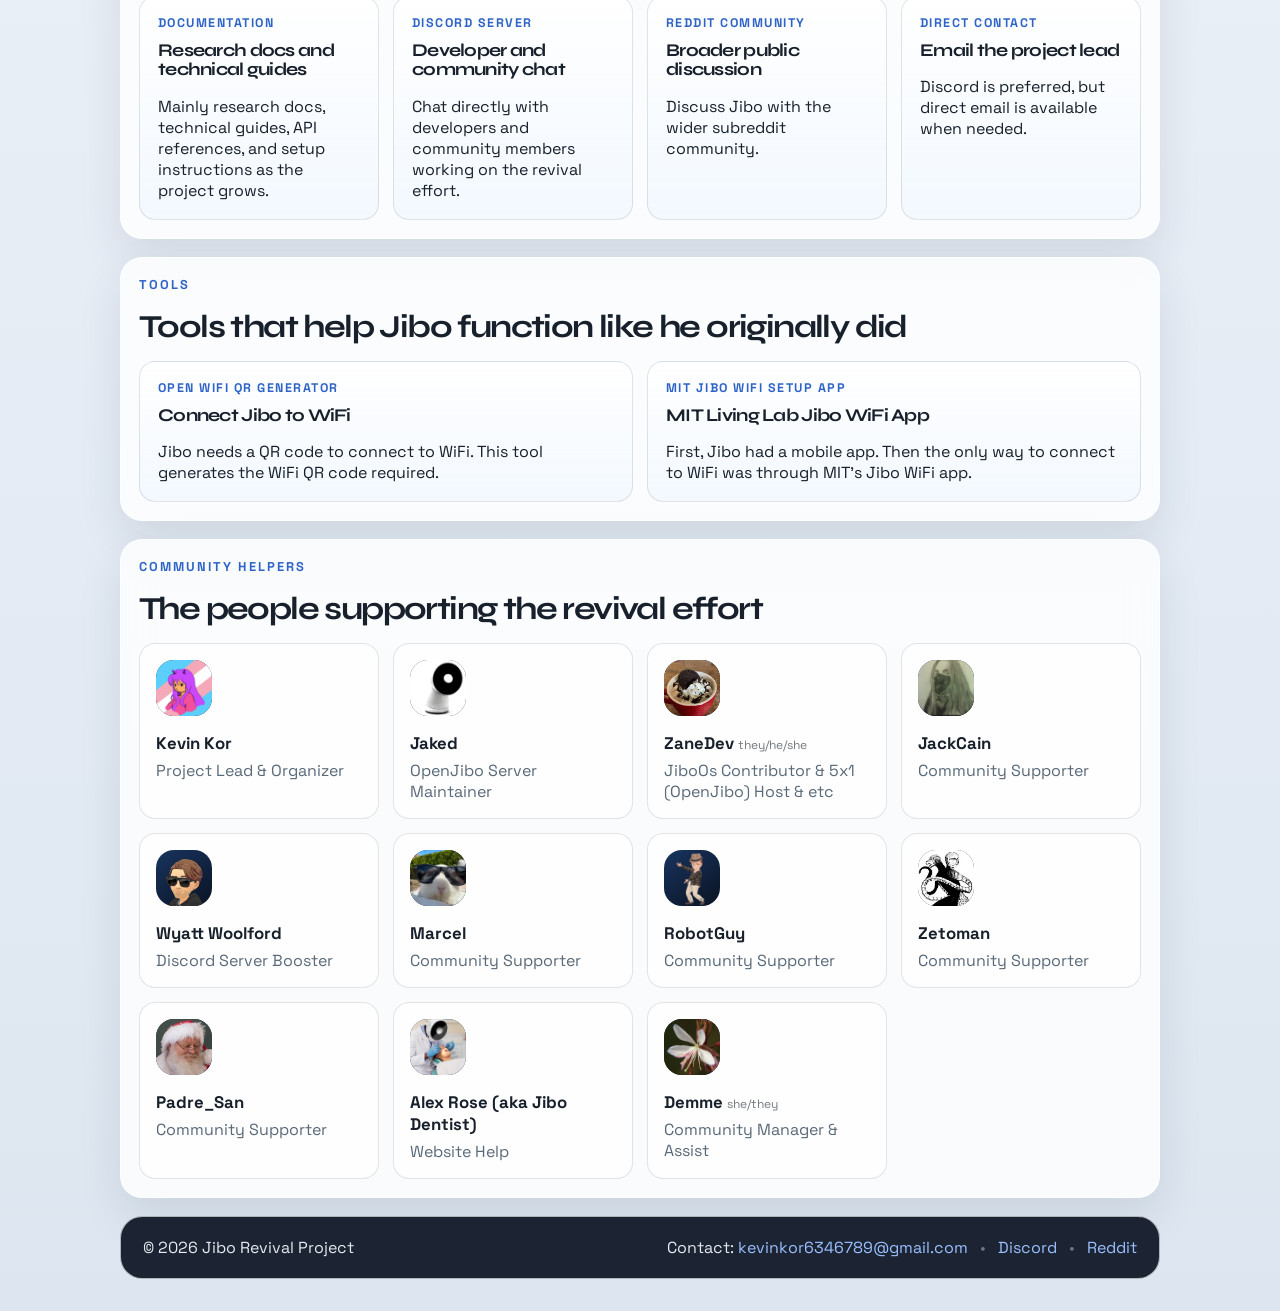
==== commit 1b0b4194: "Make files text funnier (in my opinion at least), fix spelling of frutiger aero, better specify Jibo" ====
--- a/index.html
+++ b/index.html
@@ -23,7 +23,7 @@
     </button>
     <div class="theme-menu" id="theme-menu" hidden>
       <button type="button" class="theme-menu__item" data-theme="default">Default</button>
-      <button type="button" class="theme-menu__item" data-theme="aero">Frutiogo Aero</button>
+      <button type="button" class="theme-menu__item" data-theme="aero">Frutiger Aero</button>
     </div>
     <div class="page-shell">
       <header class="hero">
@@ -47,7 +47,7 @@
             <p class="eyebrow">Community Endeavor</p>
             <h1>Bringing Jibo back with firmware research, shared tools, and an active community.</h1>
             <p class="hero__lede">
-              This project is focused on restoring and extending the world’s first social robot. Developers,
+              This project is focused on restoring and extending the world’s first living room social robot. Developers,
               enthusiasts, and former owners are working together to document the platform, improve the system,
               and push the robot toward a usable future again.
             </p>
@@ -55,7 +55,7 @@
               <a class="button button--primary" href="https://discord.gg/CxXBGMrrNG" target="_blank" rel="noreferrer">Join Discord</a>
               <a class="button button--ghost" href="docs.html">Open Docs</a>
               <a class="button button--ghost" href="https://kevinblog.sytes.net/Jibo/Discussions/" target="_blank" rel="noreferrer">Discussions</a>
-              <button class="button button--disabled" disabled title="Read the docs">Install The Mod</button>
+              <button class="button button--disabled" disabled title="Not yet available :/">Install The Mod</button>
             </div>
           </div>
 
@@ -128,13 +128,13 @@
         <section class="panel panel--tools" id="tools">
           <div class="section-heading">
             <p class="eyebrow">Tools</p>
-            <h2>Tools that help Jibo get back to being Jibo</h2>
+            <h2>Tools that help Jibo function like he originally did</h2>
           </div>
           <div class="tools-grid">
             <a class="tools-card" href="jibo_qr_generator.html" target="_blank">
               <p class="tools-card__kicker">Open WiFi QR Generator</p>
               <h3>Connect Jibo to WiFi</h3>
-              <p>Jibo needs a QR code to connect to WiFi, we made it open.</p>
+              <p>Jibo needs a QR code to connect to WiFi. This tool generates the WiFi QR code required.</p>
             </a>
             <a class="tools-card" href="https://mitlivinglab.org/wifi/index.html" target="_blank" rel="noreferrer">
               <p class="tools-card__kicker">MIT Jibo WiFi Setup App</p>
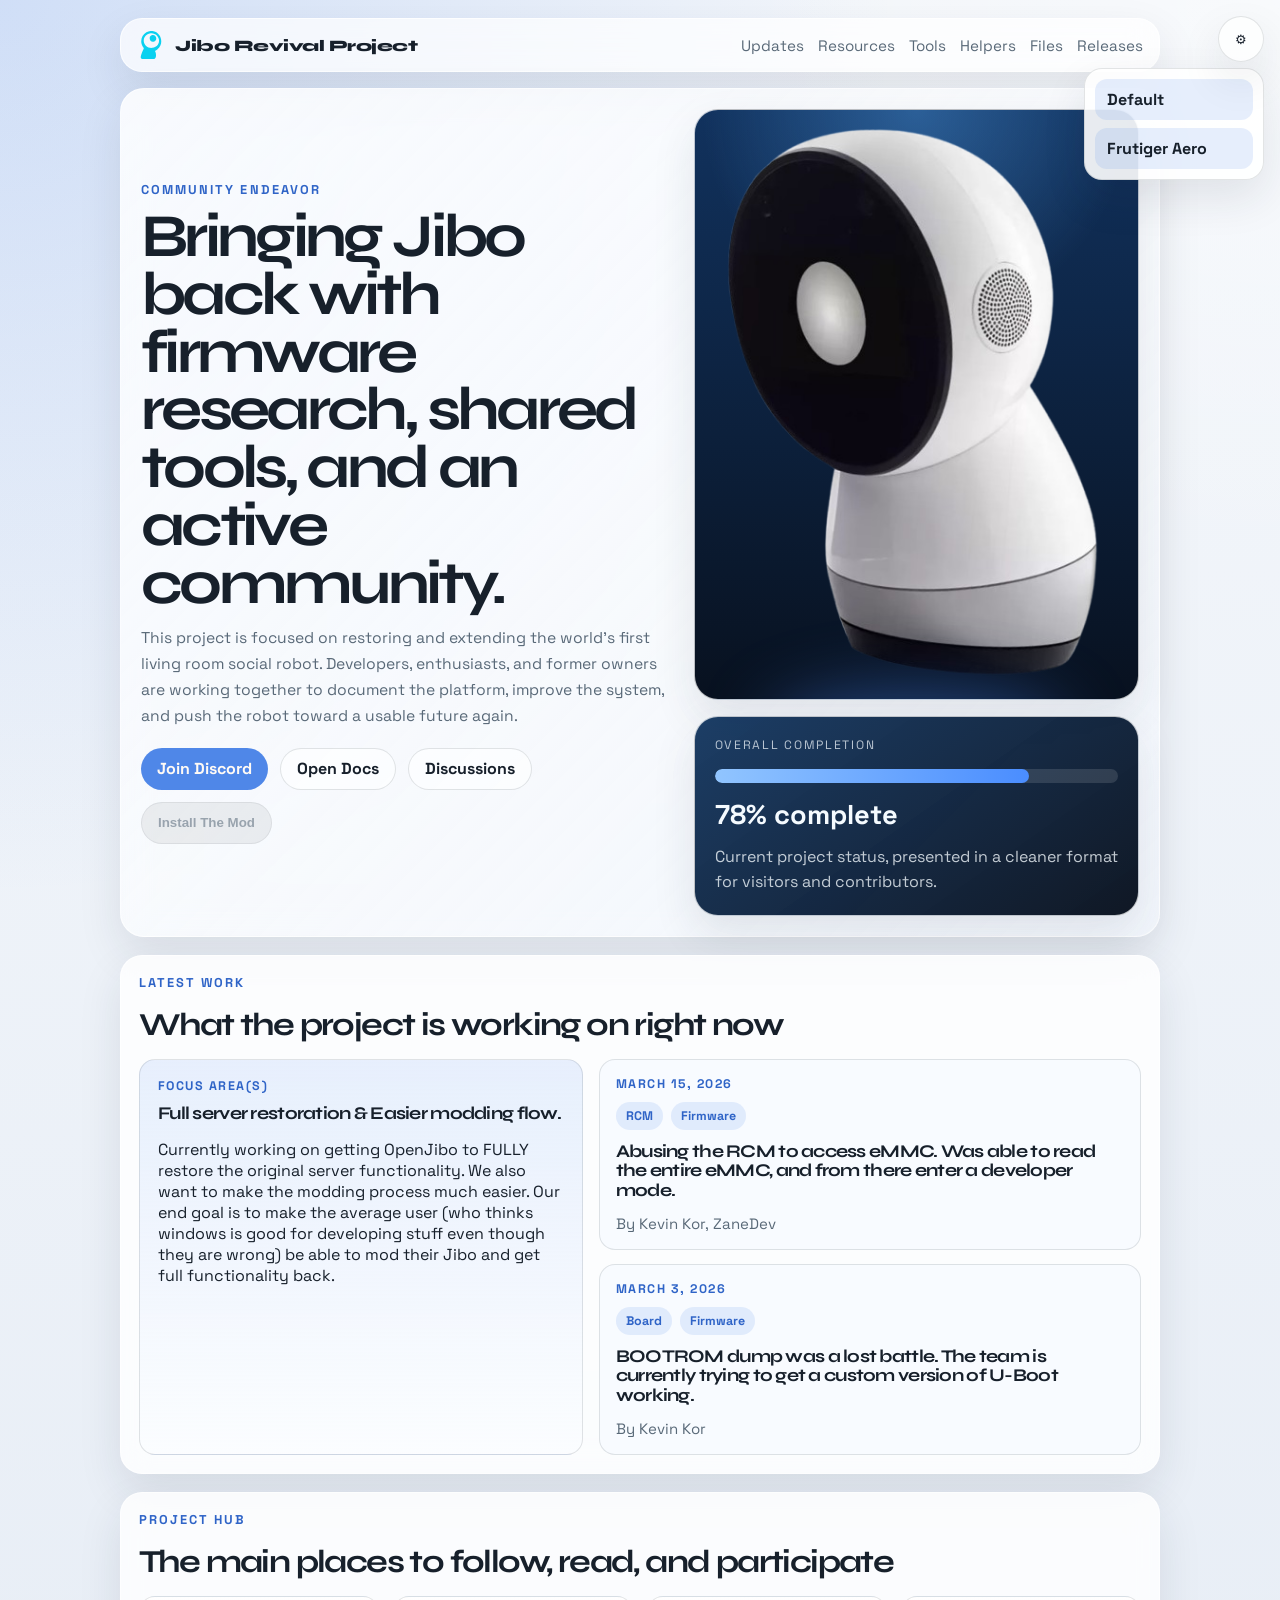
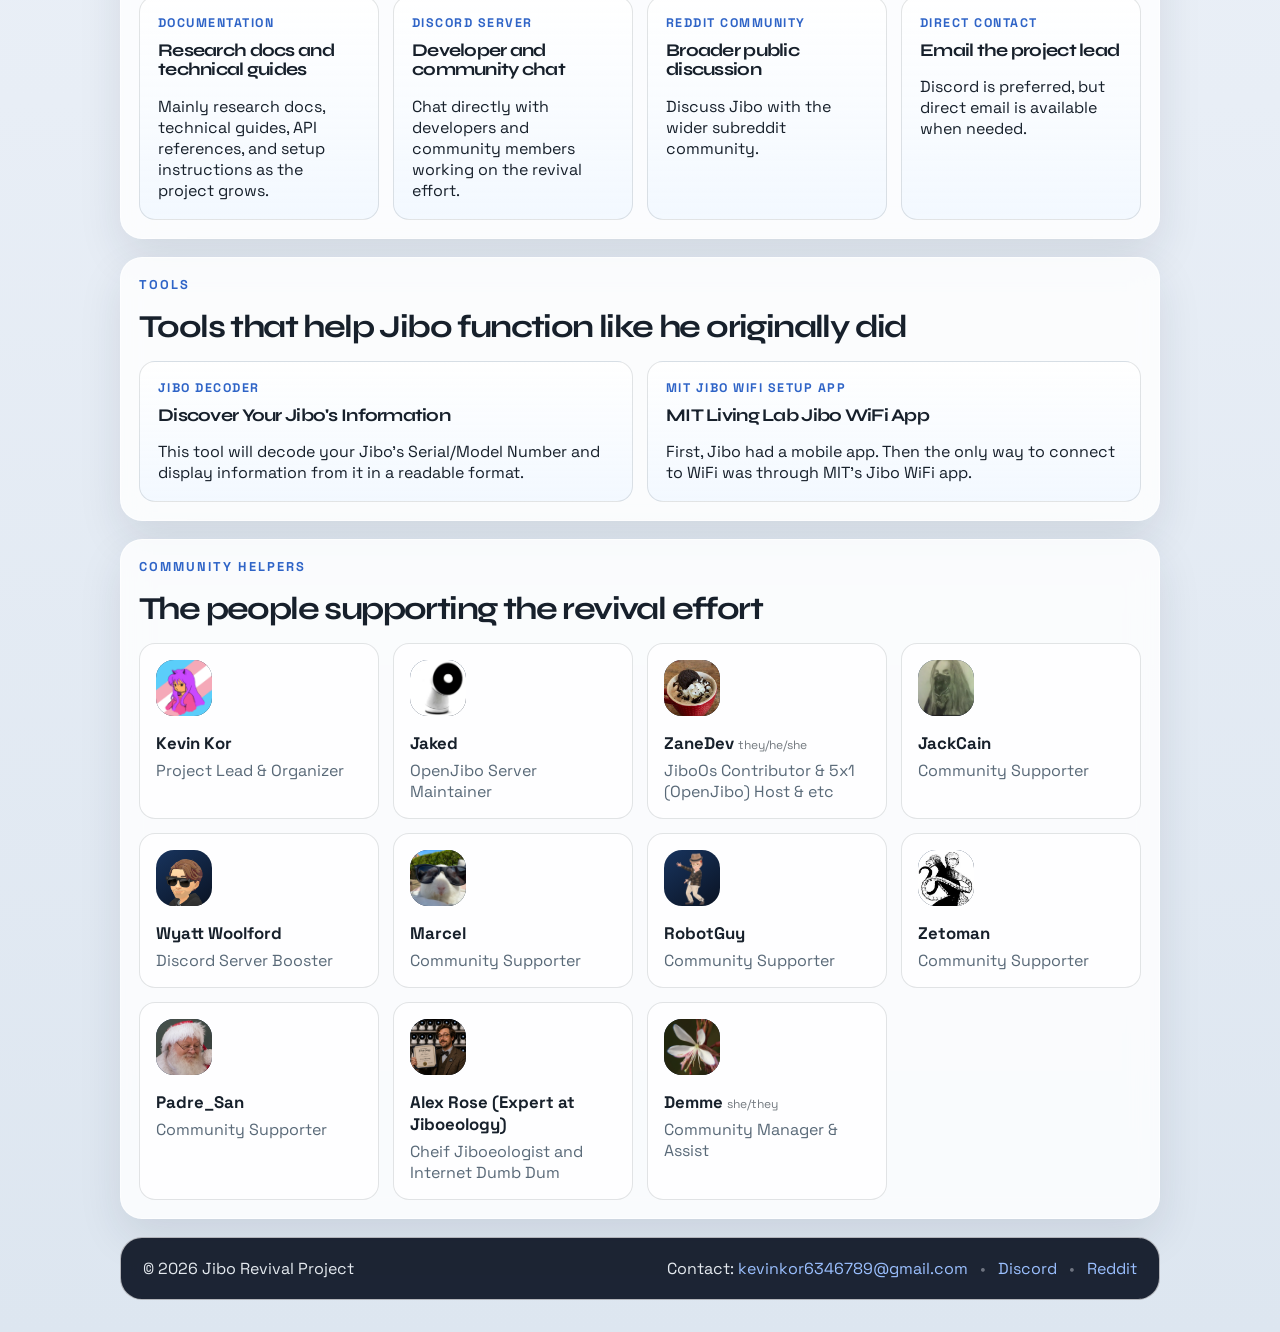
==== commit d37a1f53: "Add Jibo Decoder to JRG Website" ====
--- a/index.html
+++ b/index.html
@@ -131,10 +131,10 @@
             <h2>Tools that help Jibo function like he originally did</h2>
           </div>
           <div class="tools-grid">
-            <a class="tools-card" href="jibo_qr_generator.html" target="_blank">
-              <p class="tools-card__kicker">Open WiFi QR Generator</p>
-              <h3>Connect Jibo to WiFi</h3>
-              <p>Jibo needs a QR code to connect to WiFi. This tool generates the WiFi QR code required.</p>
+            <a class="tools-card" href="jibo-decoder/index.html" target="_blank">
+              <p class="tools-card__kicker">Jibo Decoder</p>
+              <h3>Discover Your Jibo's Information</h3>
+              <p>This tool will decode your Jibo's Serial/Model Number and display information from it in a readable format.</p>
             </a>
             <a class="tools-card" href="https://mitlivinglab.org/wifi/index.html" target="_blank" rel="noreferrer">
               <p class="tools-card__kicker">MIT Jibo WiFi Setup App</p>
